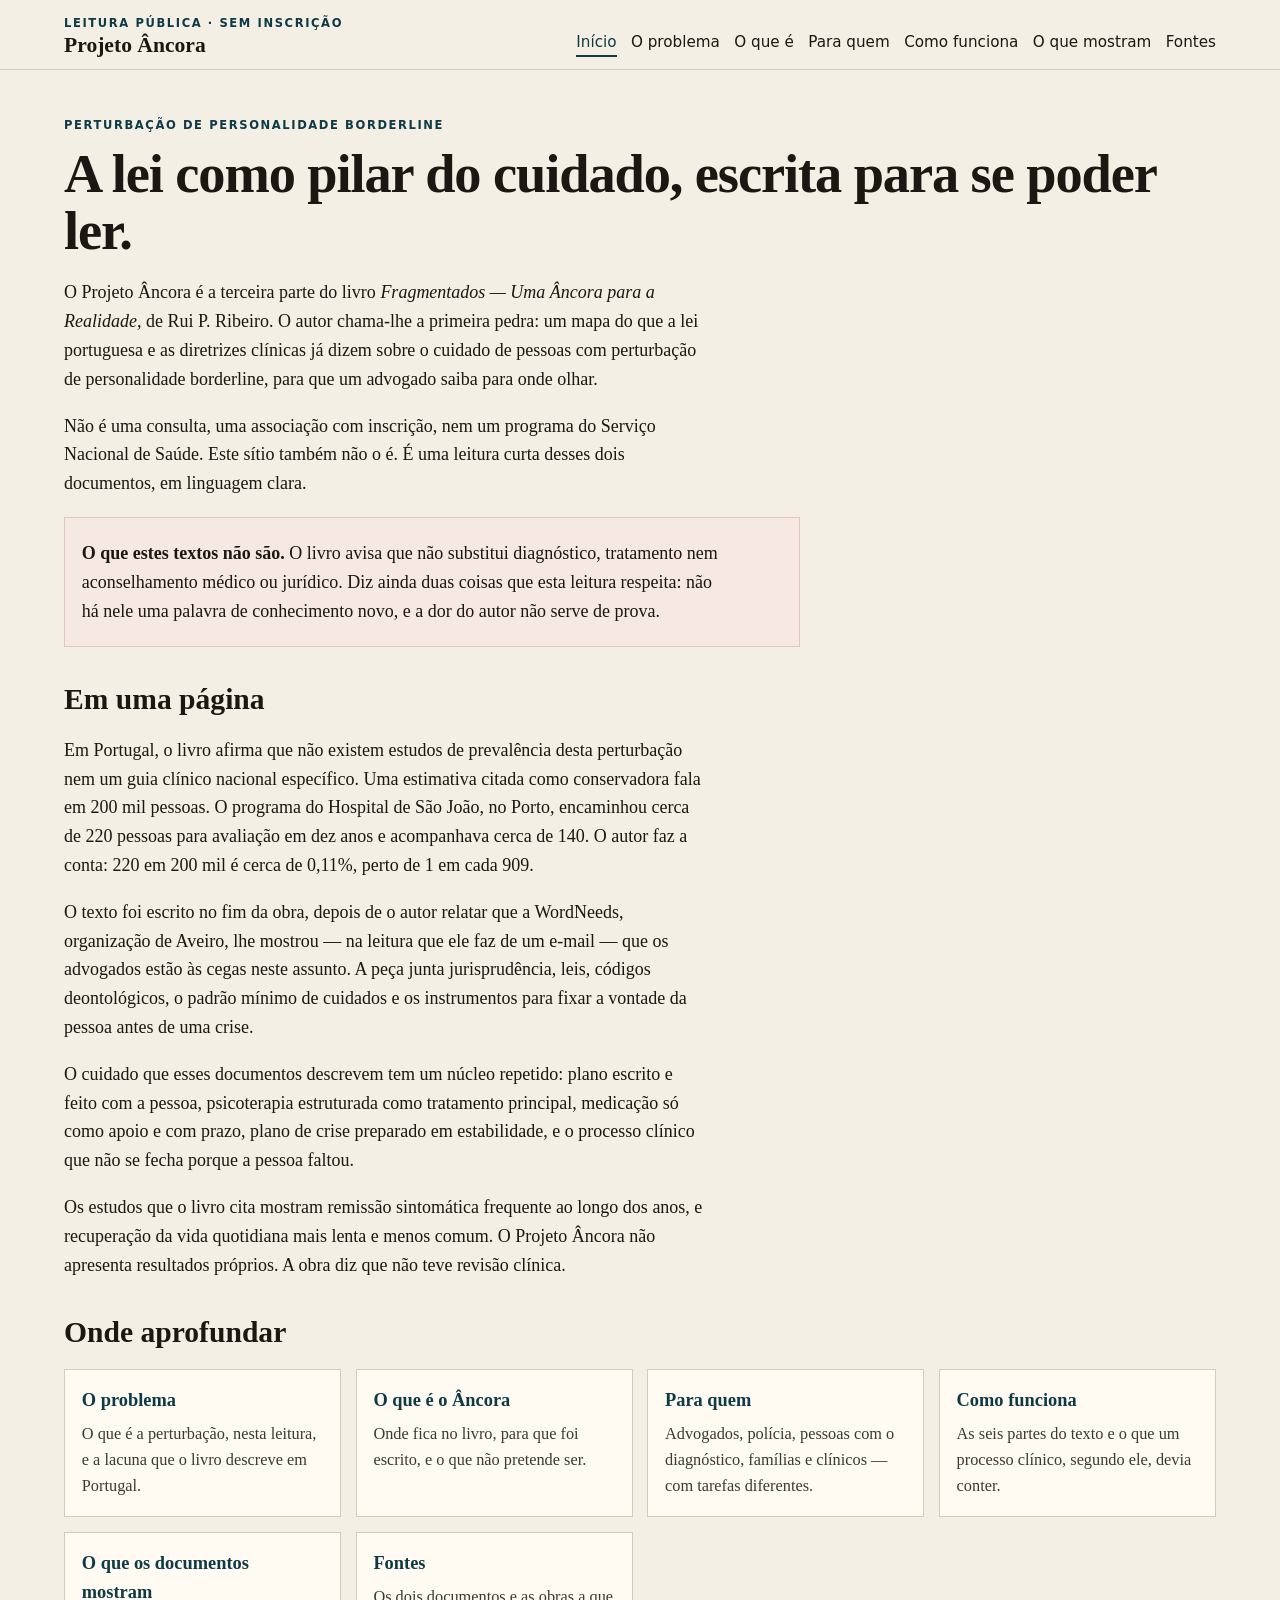
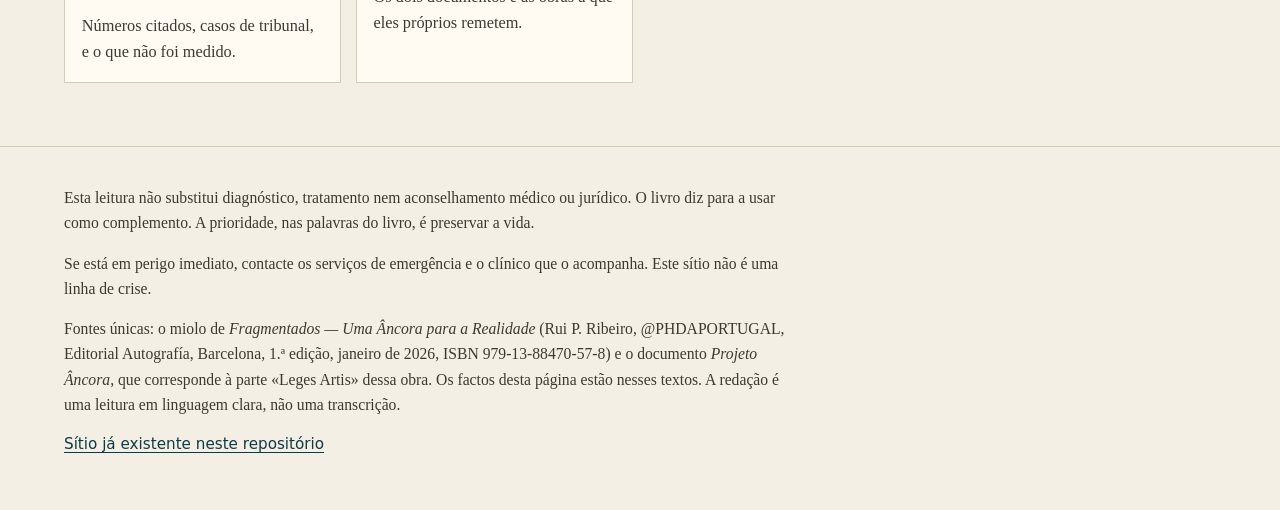
==== ancora/index.html @ e81c3343 "Add a public reading of Projeto Âncora The shop stays. A static section explains, in plain European " ====
<!DOCTYPE html>
<html lang="pt-PT" translate="no">
<head>
  <meta charset="utf-8">
  <meta name="google" content="notranslate">
  <meta name="viewport" content="width=device-width, initial-scale=1">
  <title>Projeto Âncora</title>
  <meta name="description" content="Leitura em linguagem clara do Projeto Âncora, feita apenas a partir do livro Fragmentados e do documento legal com o mesmo nome.">
  <link rel="stylesheet" href="estilos.css">
</head>
<body>
  <a class="skip" href="#conteudo">Saltar para o conteúdo</a>
  <header class="site-header">
    <div class="wrap">
      <a class="brand" href="index.html">
        <span class="brand-kicker">Leitura pública · sem inscrição</span>
        <span class="brand-name">Projeto Âncora</span>
      </a>
      <nav aria-label="Secções">
        <ul>
          <li><a href="index.html" aria-current="page">Início</a></li>
          <li><a href="problema.html">O problema</a></li>
          <li><a href="o-que-e.html">O que é</a></li>
          <li><a href="para-quem.html">Para quem</a></li>
          <li><a href="como-funciona.html">Como funciona</a></li>
          <li><a href="o-que-mostram.html">O que mostram</a></li>
          <li><a href="fontes.html">Fontes</a></li>
        </ul>
      </nav>
    </div>
  </header>
  <main id="conteudo">
    <div class="wrap">

      <p class="kicker">Perturbação de personalidade borderline</p>
      <h1>A lei como pilar do cuidado, escrita para se poder ler.</h1>
      <div class="lede stack">
        <p>O Projeto Âncora é a terceira parte do livro <cite>Fragmentados — Uma Âncora para a Realidade</cite>, de Rui P. Ribeiro. O autor chama-lhe a primeira pedra: um mapa do que a lei portuguesa e as diretrizes clínicas já dizem sobre o cuidado de pessoas com perturbação de personalidade borderline, para que um advogado saiba para onde olhar.</p>
        <p>Não é uma consulta, uma associação com inscrição, nem um programa do Serviço Nacional de Saúde. Este sítio também não o é. É uma leitura curta desses dois documentos, em linguagem clara.</p>
      </div>
      <div class="limit">
        <p><strong>O que estes textos não são.</strong> O livro avisa que não substitui diagnóstico, tratamento nem aconselhamento médico ou jurídico. Diz ainda duas coisas que esta leitura respeita: não há nele uma palavra de conhecimento novo, e a dor do autor não serve de prova.</p>
      </div>
      <h2>Em uma página</h2>
      <div class="stack">
        <p>Em Portugal, o livro afirma que não existem estudos de prevalência desta perturbação nem um guia clínico nacional específico. Uma estimativa citada como conservadora fala em 200&nbsp;mil pessoas. O programa do Hospital de São João, no Porto, encaminhou cerca de 220 pessoas para avaliação em dez anos e acompanhava cerca de 140. O autor faz a conta: 220 em 200&nbsp;mil é cerca de 0,11%, perto de 1 em cada 909.</p>
        <p>O texto foi escrito no fim da obra, depois de o autor relatar que a WordNeeds, organização de Aveiro, lhe mostrou — na leitura que ele faz de um e-mail — que os advogados estão às cegas neste assunto. A peça junta jurisprudência, leis, códigos deontológicos, o padrão mínimo de cuidados e os instrumentos para fixar a vontade da pessoa antes de uma crise.</p>
        <p>O cuidado que esses documentos descrevem tem um núcleo repetido: plano escrito e feito com a pessoa, psicoterapia estruturada como tratamento principal, medicação só como apoio e com prazo, plano de crise preparado em estabilidade, e o processo clínico que não se fecha porque a pessoa faltou.</p>
        <p>Os estudos que o livro cita mostram remissão sintomática frequente ao longo dos anos, e recuperação da vida quotidiana mais lenta e menos comum. O Projeto Âncora não apresenta resultados próprios. A obra diz que não teve revisão clínica.</p>
      </div>
      <h2>Onde aprofundar</h2>
      <div class="grid">
        <a class="card" href="problema.html"><strong>O problema</strong><p>O que é a perturbação, nesta leitura, e a lacuna que o livro descreve em Portugal.</p></a>
        <a class="card" href="o-que-e.html"><strong>O que é o Âncora</strong><p>Onde fica no livro, para que foi escrito, e o que não pretende ser.</p></a>
        <a class="card" href="para-quem.html"><strong>Para quem</strong><p>Advogados, polícia, pessoas com o diagnóstico, famílias e clínicos — com tarefas diferentes.</p></a>
        <a class="card" href="como-funciona.html"><strong>Como funciona</strong><p>As seis partes do texto e o que um processo clínico, segundo ele, devia conter.</p></a>
        <a class="card" href="o-que-mostram.html"><strong>O que os documentos mostram</strong><p>Números citados, casos de tribunal, e o que não foi medido.</p></a>
        <a class="card" href="fontes.html"><strong>Fontes</strong><p>Os dois documentos e as obras a que eles próprios remetem.</p></a>
      </div>

    </div>
  </main>
  <footer class="site-footer">
    <div class="wrap">
      <p>Esta leitura não substitui diagnóstico, tratamento nem aconselhamento médico ou jurídico. O livro diz para a usar como complemento. A prioridade, nas palavras do livro, é preservar a vida.</p>
      <p>Se está em perigo imediato, contacte os serviços de emergência e o clínico que o acompanha. Este sítio não é uma linha de crise.</p>
      <p>Fontes únicas: o miolo de <cite>Fragmentados — Uma Âncora para a Realidade</cite> (Rui P. Ribeiro, @PHDAPORTUGAL, Editorial Autografía, Barcelona, 1.ª edição, janeiro de 2026, ISBN 979-13-88470-57-8) e o documento <cite>Projeto Âncora</cite>, que corresponde à parte «Leges Artis» dessa obra. Os factos desta página estão nesses textos. A redação é uma leitura em linguagem clara, não uma transcrição.</p>
      <p class="shop-bridge"><a href="../index.html">Sítio já existente neste repositório</a></p>
    </div>
  </footer>
</body>
</html>
---- ancora/estilos.css ----
:root {
  --paper: #f4efe4;
  --paper-2: #fffaf2;
  --ink: #1c1712;
  --muted: #3f3832;
  --line: #d5cbb8;
  --sea: #0e3a46;
  --sea-2: #1a5c6b;
  --wash: #e4eef0;
  --clay: #6b2e24;
  --clay-wash: #f6e8e2;
  --focus: #0e3a46;
  --max: 72rem;
  --measure: 40rem;
  color-scheme: light;
}

*,
*::before,
*::after {
  box-sizing: border-box;
}

html {
  scroll-behavior: smooth;
}

body {
  margin: 0;
  background:
    radial-gradient(1200px 500px at 100% -10%, rgba(26, 92, 107, 0.08), transparent 50%),
    var(--paper);
  color: var(--ink);
  font-family: "Iowan Old Style", Palatino, "Palatino Linotype", "Book Antiqua", Georgia, serif;
  font-size: 1.125rem;
  line-height: 1.6;
}

.skip {
  position: absolute;
  left: 0.75rem;
  top: 0.75rem;
  transform: translateY(-150%);
  background: var(--ink);
  color: var(--paper);
  padding: 0.6rem 0.9rem;
  z-index: 10;
}

.skip:focus {
  transform: none;
}

a {
  color: var(--sea);
  text-underline-offset: 0.18em;
}

a:hover {
  color: var(--sea-2);
}

:focus-visible {
  outline: 3px solid var(--focus);
  outline-offset: 3px;
}

.wrap {
  width: min(var(--max), calc(100% - 2rem));
  margin-inline: auto;
}

.site-header {
  border-bottom: 1px solid var(--line);
  background: rgba(244, 239, 228, 0.92);
  position: sticky;
  top: 0;
  z-index: 5;
}

.site-header .wrap {
  display: flex;
  flex-wrap: wrap;
  align-items: flex-end;
  justify-content: space-between;
  gap: 0.75rem 1.5rem;
  padding: 0.85rem 0 0.7rem;
}

.brand {
  text-decoration: none;
  color: inherit;
  display: grid;
  gap: 0.1rem;
}

.brand-kicker,
.kicker {
  font-family: "Segoe UI", system-ui, sans-serif;
  font-size: 0.72rem;
  letter-spacing: 0.14em;
  text-transform: uppercase;
  color: var(--sea);
  font-weight: 700;
}

.brand-name {
  font-size: 1.35rem;
  line-height: 1.1;
  font-weight: 700;
}

nav ul {
  display: flex;
  flex-wrap: wrap;
  gap: 0.35rem 0.9rem;
  list-style: none;
  margin: 0;
  padding: 0 0 0.15rem;
  font-family: "Segoe UI", system-ui, sans-serif;
  font-size: 0.95rem;
}

nav a {
  text-decoration: none;
  color: var(--ink);
  padding: 0.2rem 0;
  border-bottom: 2px solid transparent;
}

nav a:hover,
nav a[aria-current="page"] {
  color: var(--sea);
  border-bottom-color: var(--sea);
}

main {
  padding: 2.2rem 0 3.5rem;
  scroll-margin-top: 7.5rem;
}

h1,
h2,
h3 {
  scroll-margin-top: 7.5rem;
}

.lede {
  max-width: 46rem;
}

h1 {
  font-size: clamp(2.1rem, 5vw, 3.4rem);
  line-height: 1.05;
  font-weight: 700;
  letter-spacing: -0.02em;
  margin: 0.25rem 0 0.8rem;
}

h2 {
  font-size: clamp(1.45rem, 2.4vw, 1.85rem);
  line-height: 1.2;
  margin: 2.2rem 0 0.6rem;
}

h3 {
  font-size: 1.2rem;
  line-height: 1.3;
  margin: 1.5rem 0 0.4rem;
}

p,
li,
dd {
  max-width: var(--measure);
}

.stack > * + * {
  margin-top: 0.9rem;
}

.note,
.limit {
  border: 1px solid var(--line);
  background: var(--paper-2);
  padding: 0.95rem 1.05rem;
  margin: 1.2rem 0;
  max-width: 46rem;
}

.limit {
  background: var(--clay-wash);
  border-color: #e2c7be;
}

.note p,
.limit p,
.note li,
.limit li {
  margin: 0.35rem 0;
}

.grid {
  display: grid;
  grid-template-columns: repeat(auto-fit, minmax(16rem, 1fr));
  gap: 0.9rem;
  margin: 1.2rem 0 0.4rem;
}

.card {
  display: block;
  background: var(--paper-2);
  border: 1px solid var(--line);
  padding: 1rem 1.05rem 1.05rem;
  text-decoration: none;
  color: inherit;
  min-height: 100%;
}

.card:hover {
  border-color: var(--sea);
}

.card strong {
  display: block;
  font-size: 1.15rem;
  margin-bottom: 0.35rem;
  color: var(--sea);
}

.card p {
  margin: 0;
  color: var(--muted);
  font-size: 1.02rem;
}

dl.facts {
  display: grid;
  grid-template-columns: minmax(8rem, 14rem) 1fr;
  gap: 0.45rem 1rem;
  margin: 1rem 0;
  max-width: 46rem;
}

dl.facts dt {
  font-family: "Segoe UI", system-ui, sans-serif;
  font-size: 0.82rem;
  letter-spacing: 0.04em;
  text-transform: uppercase;
  color: var(--sea);
  margin: 0;
}

dl.facts dd {
  margin: 0;
}

.table-wrap {
  overflow-x: auto;
  margin: 1rem 0 1.4rem;
  max-width: 100%;
  border: 1px solid var(--line);
  background: var(--paper-2);
}

table {
  width: 100%;
  border-collapse: collapse;
  font-size: 0.98rem;
  line-height: 1.45;
}

caption {
  text-align: left;
  font-family: "Segoe UI", system-ui, sans-serif;
  font-size: 0.92rem;
  padding: 0.75rem 0.85rem 0.2rem;
  color: var(--muted);
  caption-side: top;
}

th,
td {
  text-align: left;
  vertical-align: top;
  padding: 0.7rem 0.85rem;
  border-top: 1px solid var(--line);
}

th {
  font-family: "Segoe UI", system-ui, sans-serif;
  font-size: 0.78rem;
  letter-spacing: 0.04em;
  text-transform: uppercase;
  color: var(--sea);
  background: var(--wash);
}

ol.steps,
ul.clean {
  padding-left: 1.2rem;
}

ol.steps li + li,
ul.clean li + li {
  margin-top: 0.55rem;
}

.check {
  list-style: none;
  padding: 0;
  margin: 1rem 0;
}

.check li {
  max-width: 44rem;
  background: var(--paper-2);
  border-left: 4px solid var(--sea);
  padding: 0.75rem 0.9rem;
  margin: 0 0 0.55rem;
}

.site-footer {
  border-top: 1px solid var(--line);
  padding: 1.4rem 0 2.4rem;
  color: var(--muted);
  font-size: 0.98rem;
}

.site-footer p {
  max-width: 46rem;
}

.shop-bridge {
  font-family: "Segoe UI", system-ui, sans-serif;
  font-size: 0.95rem;
}

@media (max-width: 640px) {
  body {
    font-size: 1.05rem;
  }

  .wrap {
    width: min(var(--max), calc(100% - 1.25rem));
  }

  dl.facts {
    grid-template-columns: 1fr;
    gap: 0.15rem;
  }

  dl.facts dd {
    margin-bottom: 0.7rem;
  }

  nav a {
    display: inline-block;
    min-height: 2.4rem;
    line-height: 2.4rem;
  }
}

@media (prefers-reduced-motion: reduce) {
  html {
    scroll-behavior: auto;
  }
}

@media print {
  .site-header {
    position: static;
  }

  nav,
  .skip,
  .grid {
    display: none;
  }

  body {
    background: white;
  }

  a {
    color: black;
    text-decoration: none;
  }
}
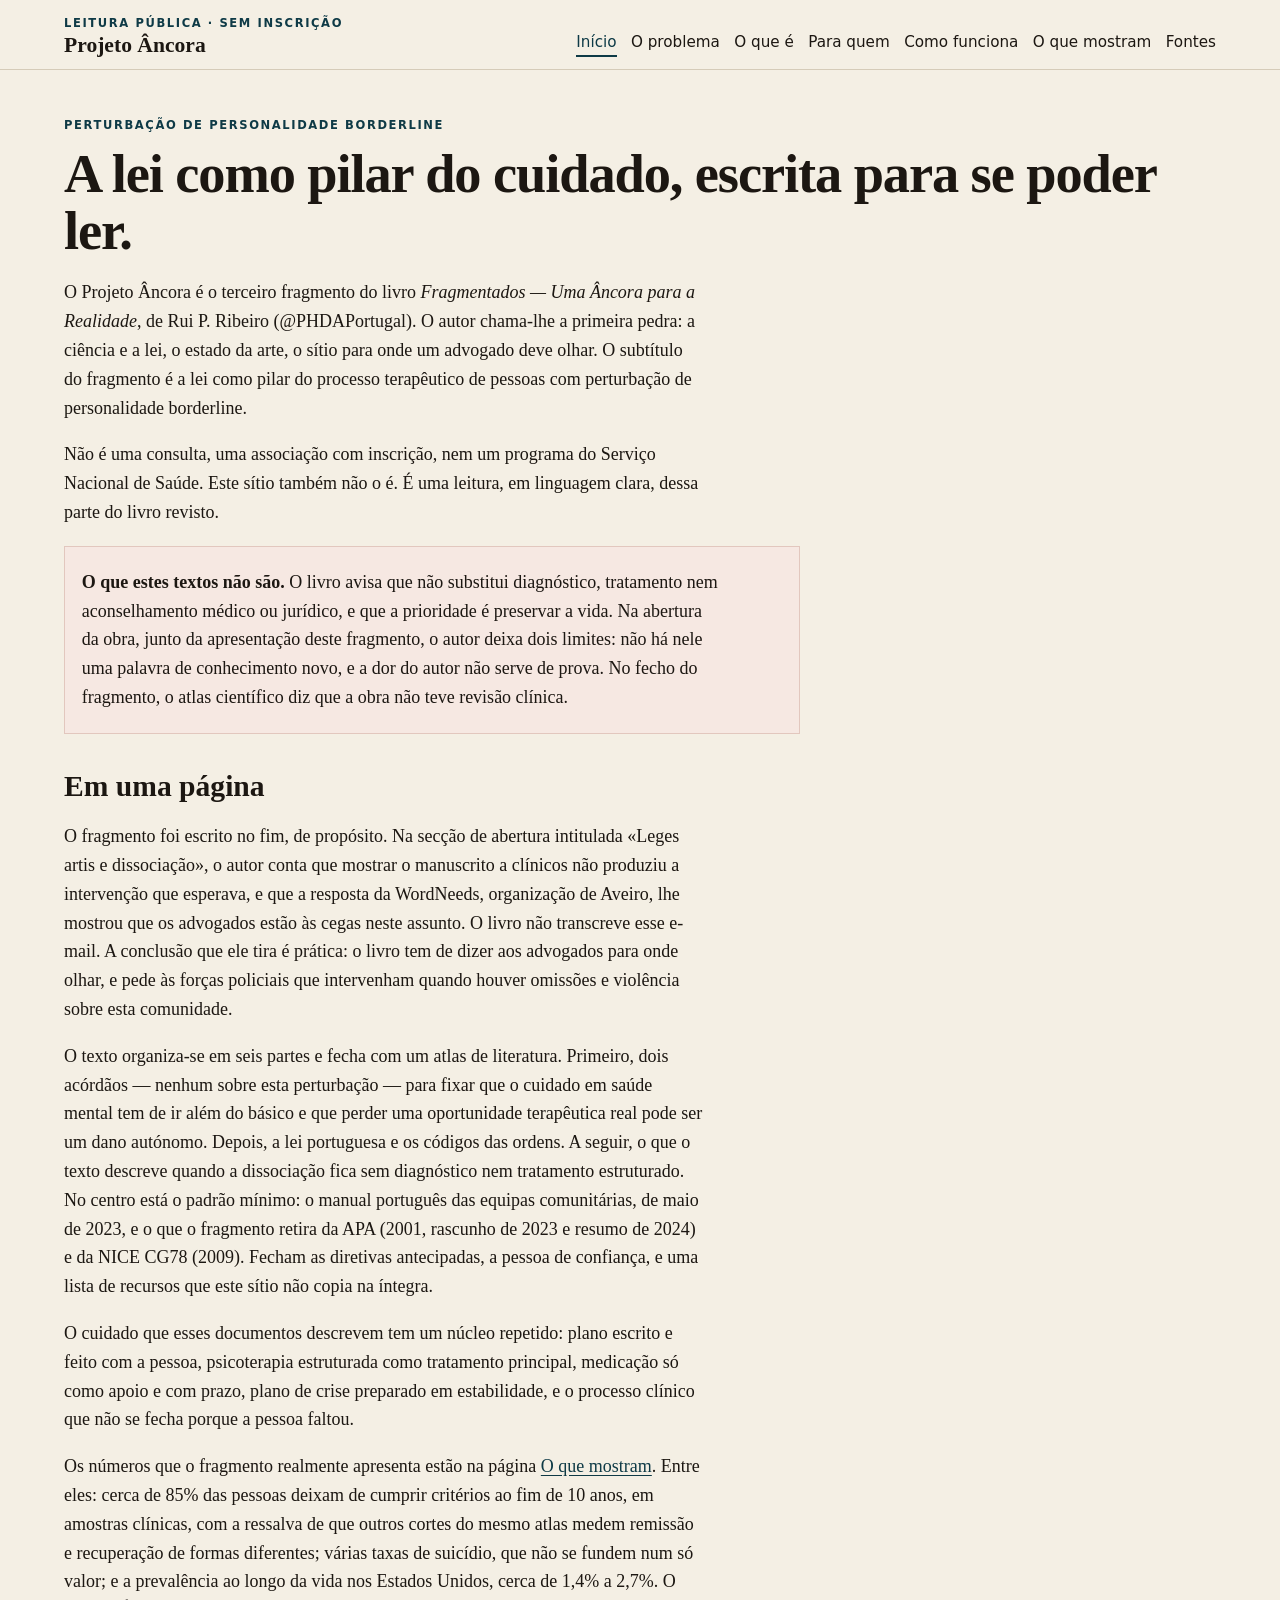
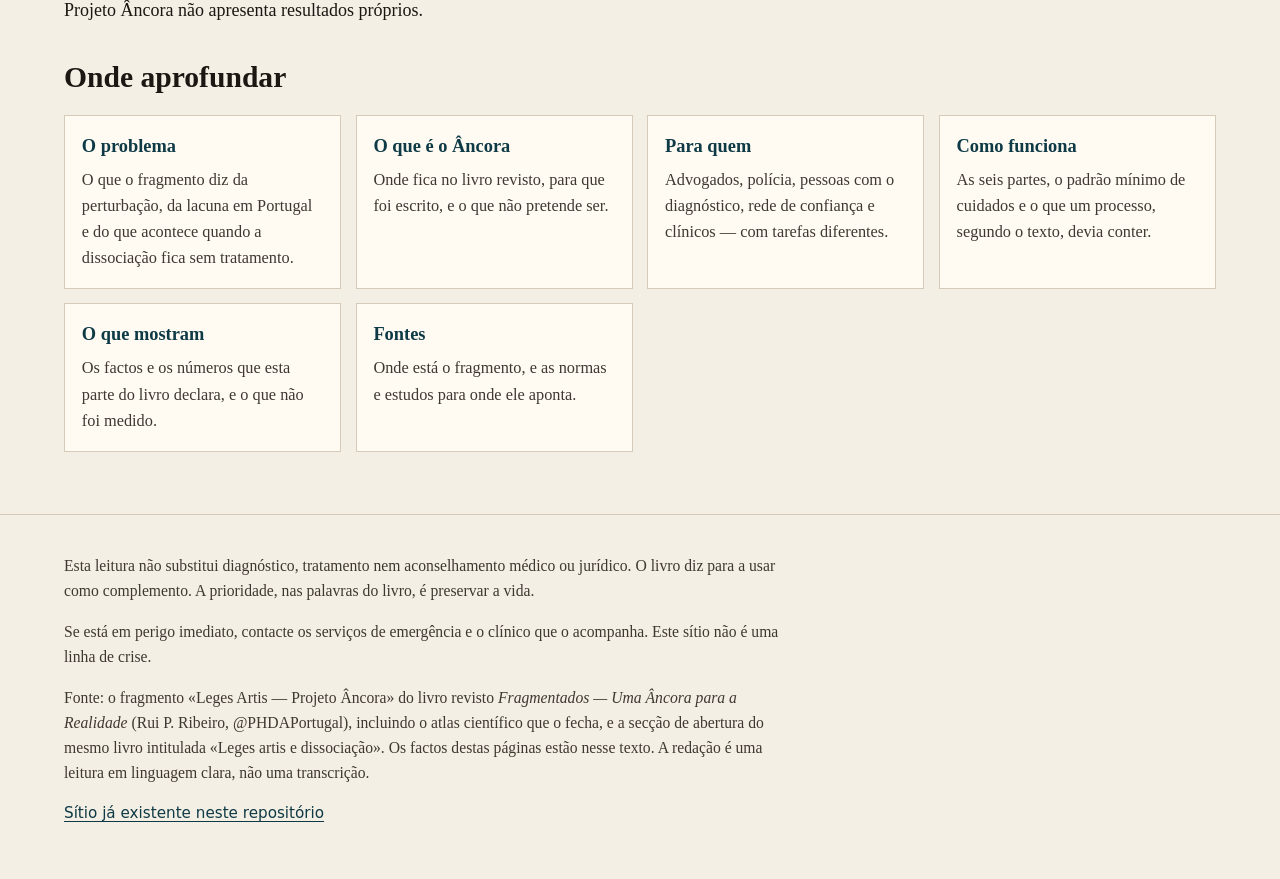
==== commit 122d7801: "Base the Âncora reading on the revised Leges Artis section. Rewrite the public pages from that fragm" ====
--- a/ancora/index.html
+++ b/ancora/index.html
@@ -5,7 +5,7 @@
   <meta name="google" content="notranslate">
   <meta name="viewport" content="width=device-width, initial-scale=1">
   <title>Projeto Âncora</title>
-  <meta name="description" content="Leitura em linguagem clara do Projeto Âncora, feita apenas a partir do livro Fragmentados e do documento legal com o mesmo nome.">
+  <meta name="description" content="Leitura em linguagem clara do fragmento Leges Artis — Projeto Âncora, no livro revisto Fragmentados.">
   <link rel="stylesheet" href="estilos.css">
 </head>
 <body>
@@ -35,27 +35,27 @@
       <p class="kicker">Perturbação de personalidade borderline</p>
       <h1>A lei como pilar do cuidado, escrita para se poder ler.</h1>
       <div class="lede stack">
-        <p>O Projeto Âncora é a terceira parte do livro <cite>Fragmentados — Uma Âncora para a Realidade</cite>, de Rui P. Ribeiro. O autor chama-lhe a primeira pedra: um mapa do que a lei portuguesa e as diretrizes clínicas já dizem sobre o cuidado de pessoas com perturbação de personalidade borderline, para que um advogado saiba para onde olhar.</p>
-        <p>Não é uma consulta, uma associação com inscrição, nem um programa do Serviço Nacional de Saúde. Este sítio também não o é. É uma leitura curta desses dois documentos, em linguagem clara.</p>
+        <p>O Projeto Âncora é o terceiro fragmento do livro <cite>Fragmentados — Uma Âncora para a Realidade</cite>, de Rui P. Ribeiro (@PHDAPortugal). O autor chama-lhe a primeira pedra: a ciência e a lei, o estado da arte, o sítio para onde um advogado deve olhar. O subtítulo do fragmento é a lei como pilar do processo terapêutico de pessoas com perturbação de personalidade borderline.</p>
+        <p>Não é uma consulta, uma associação com inscrição, nem um programa do Serviço Nacional de Saúde. Este sítio também não o é. É uma leitura, em linguagem clara, dessa parte do livro revisto.</p>
       </div>
       <div class="limit">
-        <p><strong>O que estes textos não são.</strong> O livro avisa que não substitui diagnóstico, tratamento nem aconselhamento médico ou jurídico. Diz ainda duas coisas que esta leitura respeita: não há nele uma palavra de conhecimento novo, e a dor do autor não serve de prova.</p>
+        <p><strong>O que estes textos não são.</strong> O livro avisa que não substitui diagnóstico, tratamento nem aconselhamento médico ou jurídico, e que a prioridade é preservar a vida. Na abertura da obra, junto da apresentação deste fragmento, o autor deixa dois limites: não há nele uma palavra de conhecimento novo, e a dor do autor não serve de prova. No fecho do fragmento, o atlas científico diz que a obra não teve revisão clínica.</p>
       </div>
       <h2>Em uma página</h2>
       <div class="stack">
-        <p>Em Portugal, o livro afirma que não existem estudos de prevalência desta perturbação nem um guia clínico nacional específico. Uma estimativa citada como conservadora fala em 200&nbsp;mil pessoas. O programa do Hospital de São João, no Porto, encaminhou cerca de 220 pessoas para avaliação em dez anos e acompanhava cerca de 140. O autor faz a conta: 220 em 200&nbsp;mil é cerca de 0,11%, perto de 1 em cada 909.</p>
-        <p>O texto foi escrito no fim da obra, depois de o autor relatar que a WordNeeds, organização de Aveiro, lhe mostrou — na leitura que ele faz de um e-mail — que os advogados estão às cegas neste assunto. A peça junta jurisprudência, leis, códigos deontológicos, o padrão mínimo de cuidados e os instrumentos para fixar a vontade da pessoa antes de uma crise.</p>
+        <p>O fragmento foi escrito no fim, de propósito. Na secção de abertura intitulada «Leges artis e dissociação», o autor conta que mostrar o manuscrito a clínicos não produziu a intervenção que esperava, e que a resposta da WordNeeds, organização de Aveiro, lhe mostrou que os advogados estão às cegas neste assunto. O livro não transcreve esse e-mail. A conclusão que ele tira é prática: o livro tem de dizer aos advogados para onde olhar, e pede às forças policiais que intervenham quando houver omissões e violência sobre esta comunidade.</p>
+        <p>O texto organiza-se em seis partes e fecha com um atlas de literatura. Primeiro, dois acórdãos — nenhum sobre esta perturbação — para fixar que o cuidado em saúde mental tem de ir além do básico e que perder uma oportunidade terapêutica real pode ser um dano autónomo. Depois, a lei portuguesa e os códigos das ordens. A seguir, o que o texto descreve quando a dissociação fica sem diagnóstico nem tratamento estruturado. No centro está o padrão mínimo: o manual português das equipas comunitárias, de maio de 2023, e o que o fragmento retira da APA (2001, rascunho de 2023 e resumo de 2024) e da NICE CG78 (2009). Fecham as diretivas antecipadas, a pessoa de confiança, e uma lista de recursos que este sítio não copia na íntegra.</p>
         <p>O cuidado que esses documentos descrevem tem um núcleo repetido: plano escrito e feito com a pessoa, psicoterapia estruturada como tratamento principal, medicação só como apoio e com prazo, plano de crise preparado em estabilidade, e o processo clínico que não se fecha porque a pessoa faltou.</p>
-        <p>Os estudos que o livro cita mostram remissão sintomática frequente ao longo dos anos, e recuperação da vida quotidiana mais lenta e menos comum. O Projeto Âncora não apresenta resultados próprios. A obra diz que não teve revisão clínica.</p>
+        <p>Os números que o fragmento realmente apresenta estão na página <a href="o-que-mostram.html">O que mostram</a>. Entre eles: cerca de 85% das pessoas deixam de cumprir critérios ao fim de 10 anos, em amostras clínicas, com a ressalva de que outros cortes do mesmo atlas medem remissão e recuperação de formas diferentes; várias taxas de suicídio, que não se fundem num só valor; e a prevalência ao longo da vida nos Estados Unidos, cerca de 1,4% a 2,7%. O Projeto Âncora não apresenta resultados próprios.</p>
       </div>
       <h2>Onde aprofundar</h2>
       <div class="grid">
-        <a class="card" href="problema.html"><strong>O problema</strong><p>O que é a perturbação, nesta leitura, e a lacuna que o livro descreve em Portugal.</p></a>
-        <a class="card" href="o-que-e.html"><strong>O que é o Âncora</strong><p>Onde fica no livro, para que foi escrito, e o que não pretende ser.</p></a>
-        <a class="card" href="para-quem.html"><strong>Para quem</strong><p>Advogados, polícia, pessoas com o diagnóstico, famílias e clínicos — com tarefas diferentes.</p></a>
-        <a class="card" href="como-funciona.html"><strong>Como funciona</strong><p>As seis partes do texto e o que um processo clínico, segundo ele, devia conter.</p></a>
-        <a class="card" href="o-que-mostram.html"><strong>O que os documentos mostram</strong><p>Números citados, casos de tribunal, e o que não foi medido.</p></a>
-        <a class="card" href="fontes.html"><strong>Fontes</strong><p>Os dois documentos e as obras a que eles próprios remetem.</p></a>
+        <a class="card" href="problema.html"><strong>O problema</strong><p>O que o fragmento diz da perturbação, da lacuna em Portugal e do que acontece quando a dissociação fica sem tratamento.</p></a>
+        <a class="card" href="o-que-e.html"><strong>O que é o Âncora</strong><p>Onde fica no livro revisto, para que foi escrito, e o que não pretende ser.</p></a>
+        <a class="card" href="para-quem.html"><strong>Para quem</strong><p>Advogados, polícia, pessoas com o diagnóstico, rede de confiança e clínicos — com tarefas diferentes.</p></a>
+        <a class="card" href="como-funciona.html"><strong>Como funciona</strong><p>As seis partes, o padrão mínimo de cuidados e o que um processo, segundo o texto, devia conter.</p></a>
+        <a class="card" href="o-que-mostram.html"><strong>O que mostram</strong><p>Os factos e os números que esta parte do livro declara, e o que não foi medido.</p></a>
+        <a class="card" href="fontes.html"><strong>Fontes</strong><p>Onde está o fragmento, e as normas e estudos para onde ele aponta.</p></a>
       </div>
 
     </div>
@@ -64,7 +64,7 @@
     <div class="wrap">
       <p>Esta leitura não substitui diagnóstico, tratamento nem aconselhamento médico ou jurídico. O livro diz para a usar como complemento. A prioridade, nas palavras do livro, é preservar a vida.</p>
       <p>Se está em perigo imediato, contacte os serviços de emergência e o clínico que o acompanha. Este sítio não é uma linha de crise.</p>
-      <p>Fontes únicas: o miolo de <cite>Fragmentados — Uma Âncora para a Realidade</cite> (Rui P. Ribeiro, @PHDAPORTUGAL, Editorial Autografía, Barcelona, 1.ª edição, janeiro de 2026, ISBN 979-13-88470-57-8) e o documento <cite>Projeto Âncora</cite>, que corresponde à parte «Leges Artis» dessa obra. Os factos desta página estão nesses textos. A redação é uma leitura em linguagem clara, não uma transcrição.</p>
+      <p>Fonte: o fragmento «Leges Artis — Projeto Âncora» do livro revisto <cite>Fragmentados — Uma Âncora para a Realidade</cite> (Rui P. Ribeiro, @PHDAPortugal), incluindo o atlas científico que o fecha, e a secção de abertura do mesmo livro intitulada «Leges artis e dissociação». Os factos destas páginas estão nesse texto. A redação é uma leitura em linguagem clara, não uma transcrição.</p>
       <p class="shop-bridge"><a href="../index.html">Sítio já existente neste repositório</a></p>
     </div>
   </footer>
